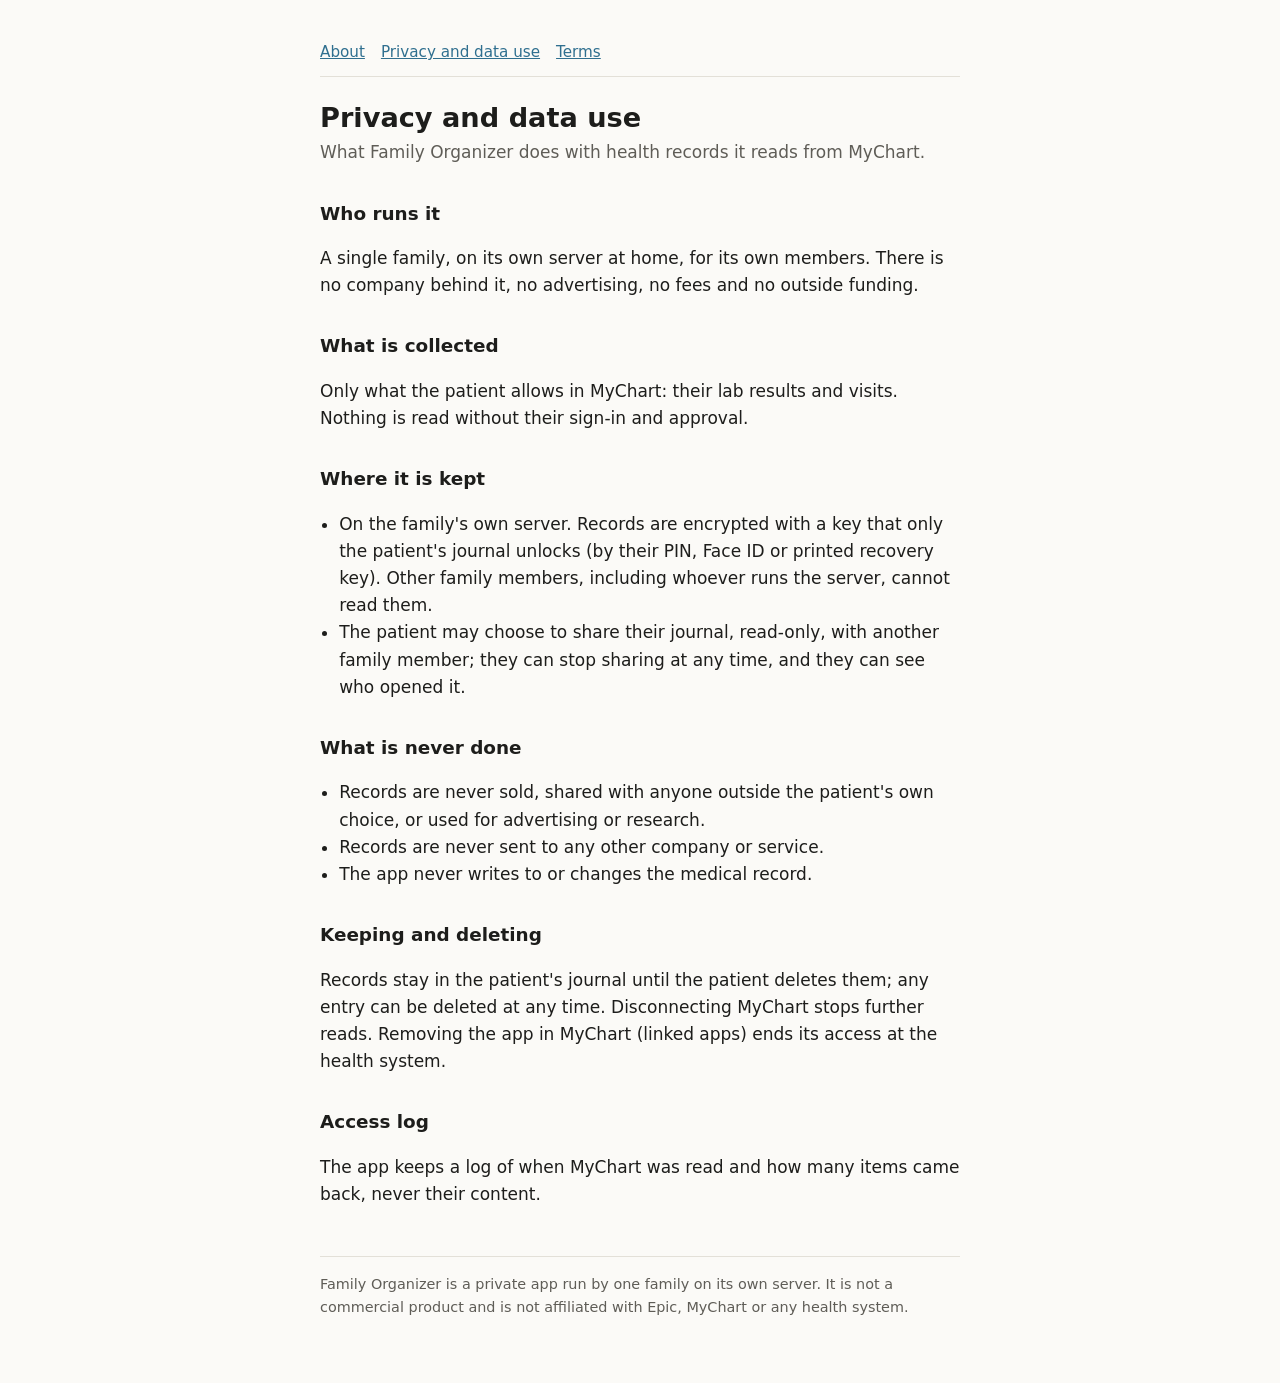
==== privacy.html @ 3f9f5a46 "Pages for the Epic registration: about, privacy and data use, terms, public key set Co-Authored-By: " ====
<!doctype html>
<html lang="en"><head><meta charset="utf-8"><meta name="viewport" content="width=device-width, initial-scale=1">
<title>Privacy and Data Use</title><link rel="stylesheet" href="style.css"></head>
<body><main>
<nav><a href="index.html">About</a><a href="privacy.html">Privacy and data use</a><a href="terms.html">Terms</a></nav>
<h1>Privacy and data use</h1>
<p class="sub">What Family Organizer does with health records it reads from MyChart.</p>

<h2>Who runs it</h2>
<p>A single family, on its own server at home, for its own members. There is no company behind it, no advertising, no
fees and no outside funding.</p>

<h2>What is collected</h2>
<p>Only what the patient allows in MyChart: their lab results and visits. Nothing is read without their sign-in and
approval.</p>

<h2>Where it is kept</h2>
<ul>
  <li>On the family's own server. Records are encrypted with a key that only the patient's journal unlocks (by their PIN,
  Face ID or printed recovery key). Other family members, including whoever runs the server, cannot read them.</li>
  <li>The patient may choose to share their journal, read-only, with another family member; they can stop sharing at any
  time, and they can see who opened it.</li>
</ul>

<h2>What is never done</h2>
<ul>
  <li>Records are never sold, shared with anyone outside the patient's own choice, or used for advertising or research.</li>
  <li>Records are never sent to any other company or service.</li>
  <li>The app never writes to or changes the medical record.</li>
</ul>

<h2>Keeping and deleting</h2>
<p>Records stay in the patient's journal until the patient deletes them; any entry can be deleted at any time.
Disconnecting MyChart stops further reads. Removing the app in MyChart (linked apps) ends its access at the health
system.</p>

<h2>Access log</h2>
<p>The app keeps a log of when MyChart was read and how many items came back, never their content.</p>
<footer>Family Organizer is a private app run by one family on its own server. It is not a commercial product and is not affiliated with Epic, MyChart or any health system.</footer>
</main></body></html>
---- style.css ----
:root { --bg: #fbfaf7; --fg: #1d1d1b; --muted: #5f5d57; --accent: #2f6f8f; --line: #e3e0d8; }
@media (prefers-color-scheme: dark) { :root { --bg: #161615; --fg: #ecebe6; --muted: #a9a69e; --accent: #7fb6d1; --line: #33322f; } }
* { box-sizing: border-box; }
body { margin: 0; background: var(--bg); color: var(--fg); font: 17px/1.6 system-ui, -apple-system, "Segoe UI", sans-serif; }
main { max-width: 42rem; margin: 0 auto; padding: 2.5rem 1rem 4rem; }
h1 { font-size: 1.7rem; line-height: 1.25; margin: 0 0 .25rem; }
h2 { font-size: 1.15rem; margin: 2rem 0 .5rem; }
p.sub { color: var(--muted); margin: 0 0 1.5rem; }
a { color: var(--accent); }
nav { display: flex; gap: 1rem; flex-wrap: wrap; border-bottom: 1px solid var(--line); padding-bottom: .75rem; margin-bottom: 1.5rem; font-size: .95rem; }
footer { margin-top: 3rem; padding-top: 1rem; border-top: 1px solid var(--line); color: var(--muted); font-size: .9rem; }
ul { padding-left: 1.2rem; }
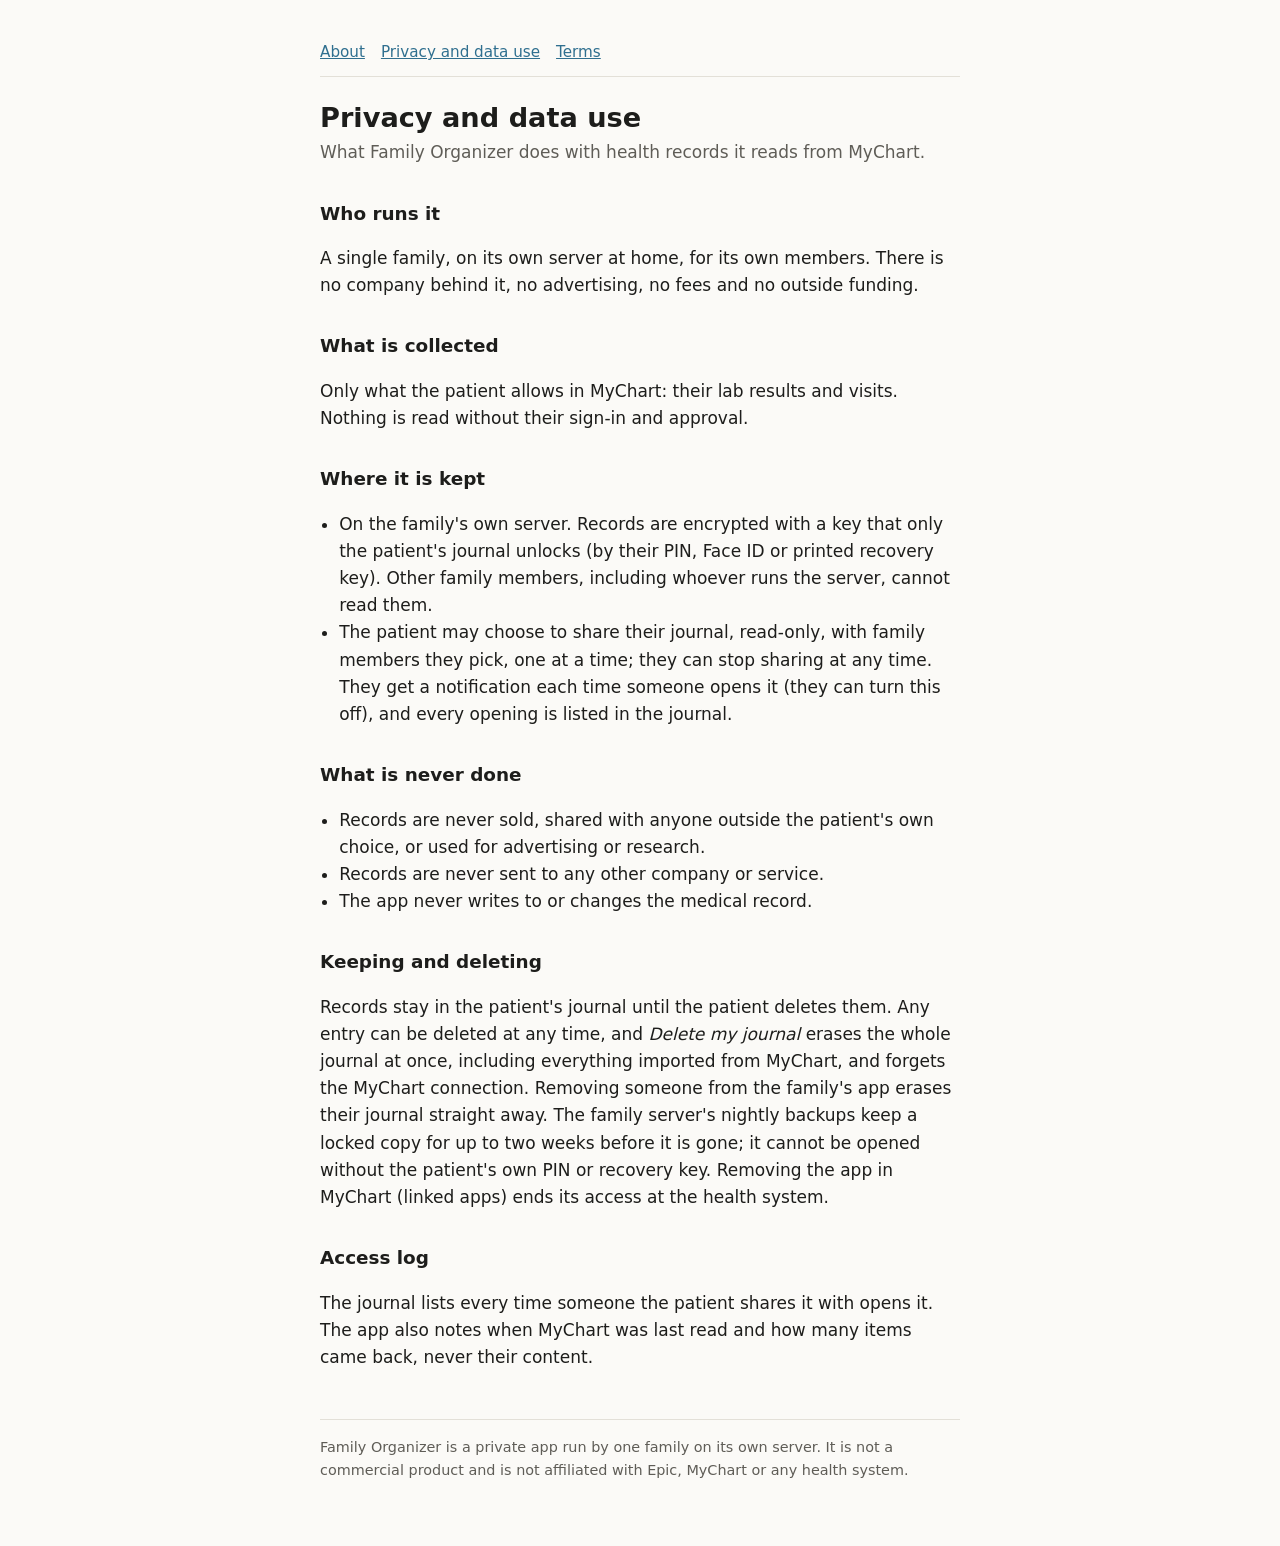
==== commit 1c904a8b: "Privacy and terms: Delete my journal, open alerts, backups Co-Authored-By: Claude Opus 5.5 <noreply@" ====
--- a/privacy.html
+++ b/privacy.html
@@ -18,8 +18,9 @@
 <ul>
   <li>On the family's own server. Records are encrypted with a key that only the patient's journal unlocks (by their PIN,
   Face ID or printed recovery key). Other family members, including whoever runs the server, cannot read them.</li>
-  <li>The patient may choose to share their journal, read-only, with another family member; they can stop sharing at any
-  time, and they can see who opened it.</li>
+  <li>The patient may choose to share their journal, read-only, with family members they pick, one at a time; they can
+  stop sharing at any time. They get a notification each time someone opens it (they can turn this off), and every
+  opening is listed in the journal.</li>
 </ul>
 
 <h2>What is never done</h2>
@@ -30,11 +31,14 @@
 </ul>
 
 <h2>Keeping and deleting</h2>
-<p>Records stay in the patient's journal until the patient deletes them; any entry can be deleted at any time.
-Disconnecting MyChart stops further reads. Removing the app in MyChart (linked apps) ends its access at the health
-system.</p>
+<p>Records stay in the patient's journal until the patient deletes them. Any entry can be deleted at any time, and
+<em>Delete my journal</em> erases the whole journal at once, including everything imported from MyChart, and forgets the
+MyChart connection. Removing someone from the family's app erases their journal straight away. The family server's
+nightly backups keep a locked copy for up to two weeks before it is gone; it cannot be opened without the patient's own
+PIN or recovery key. Removing the app in MyChart (linked apps) ends its access at the health system.</p>
 
 <h2>Access log</h2>
-<p>The app keeps a log of when MyChart was read and how many items came back, never their content.</p>
+<p>The journal lists every time someone the patient shares it with opens it. The app also notes when MyChart was last
+read and how many items came back, never their content.</p>
 <footer>Family Organizer is a private app run by one family on its own server. It is not a commercial product and is not affiliated with Epic, MyChart or any health system.</footer>
 </main></body></html>
